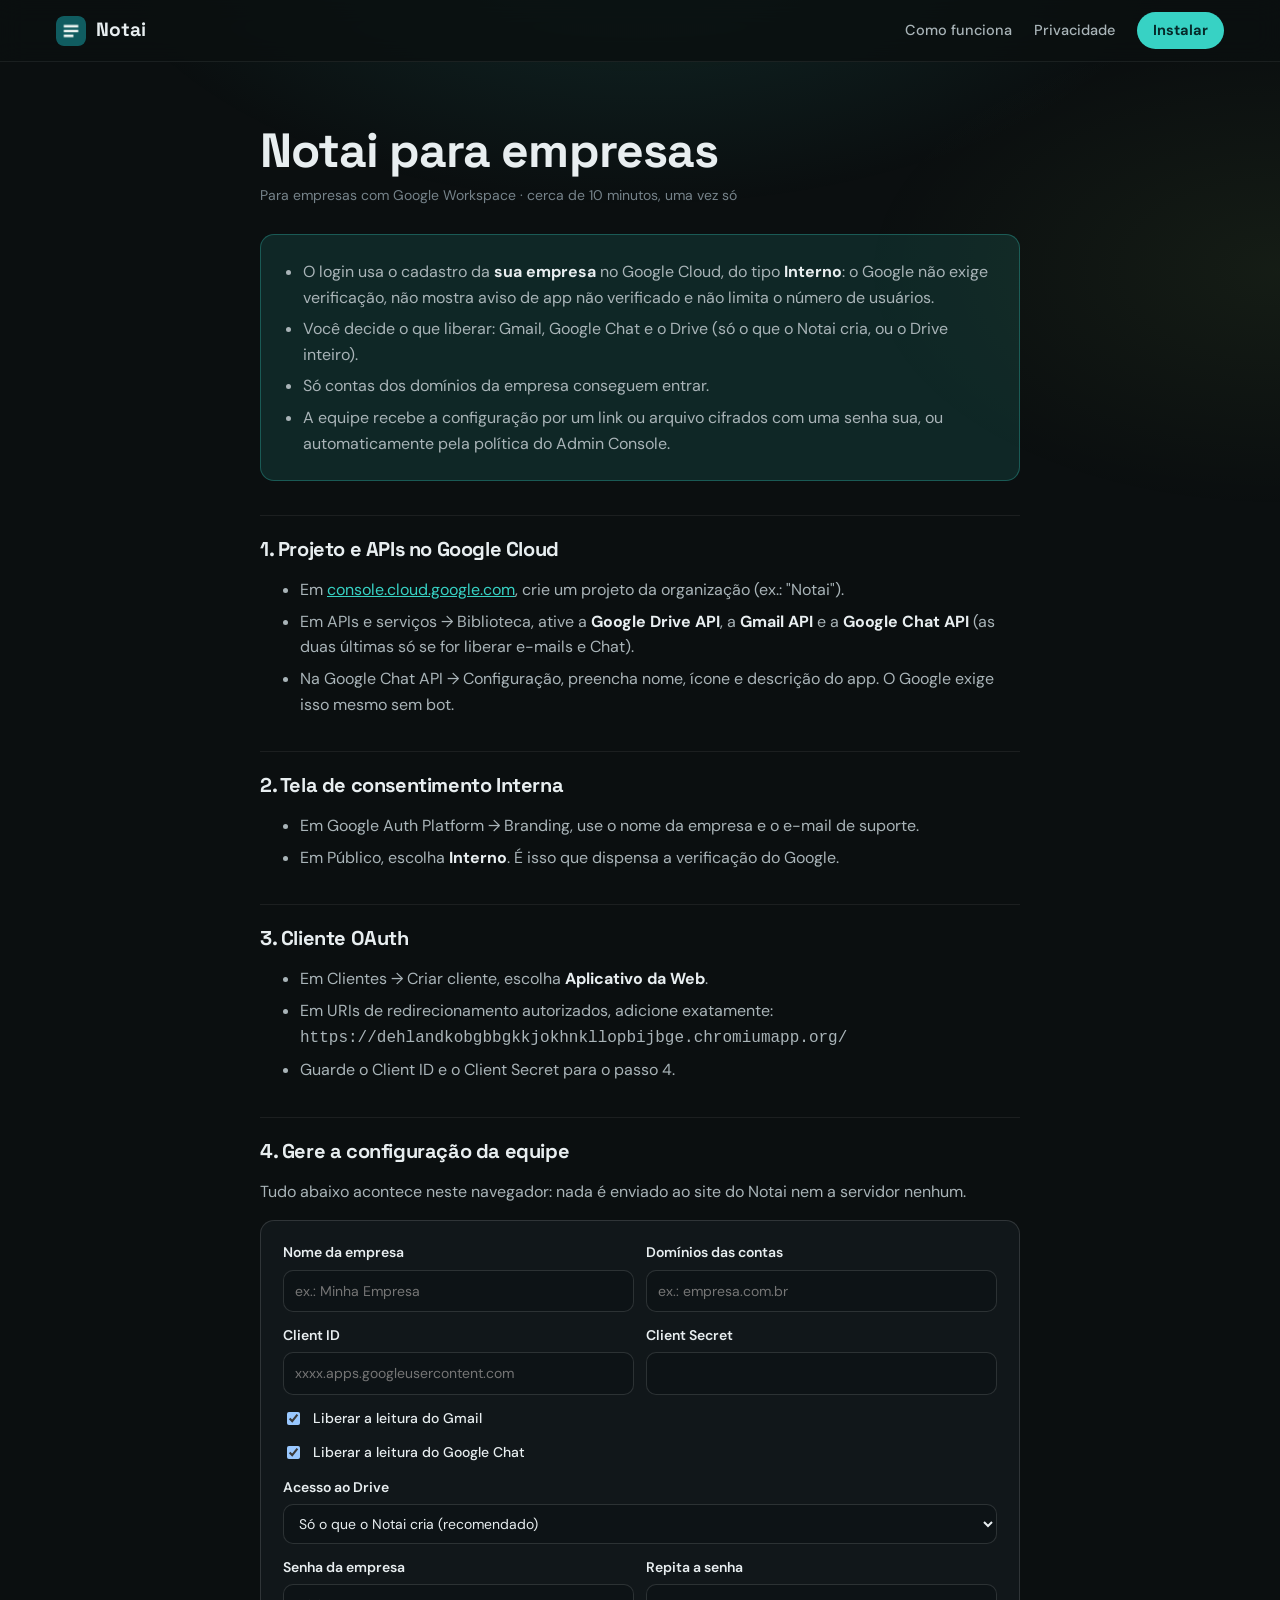
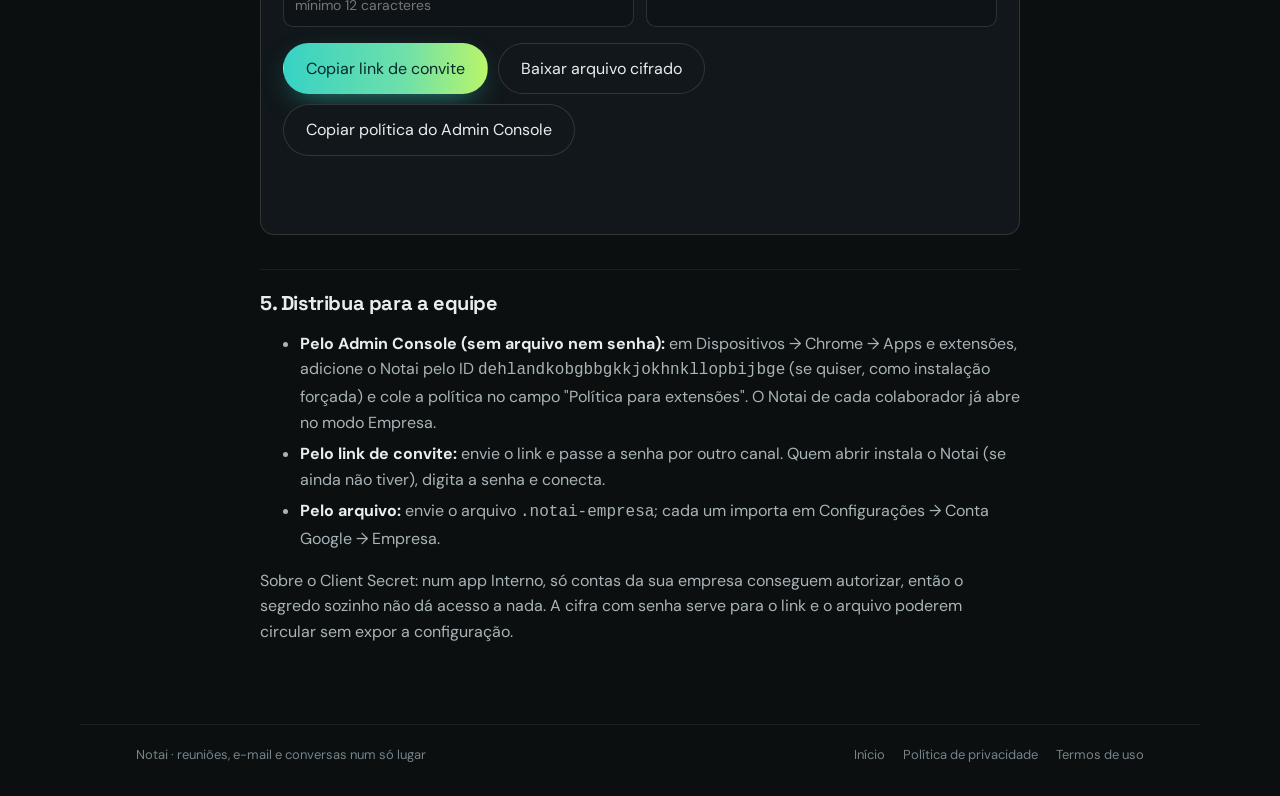
==== empresas/index.html @ 59e57755 "Páginas Entrar (convite da empresa) e Notai para empresas (guia e gerador) Co-Authored-By: Claude Op" ====
<!doctype html>
<html lang="pt-BR">
<head>
  <meta charset="utf-8" />
  <meta name="viewport" content="width=device-width, initial-scale=1" />
  <title>Notai para empresas · Notai</title>
  <meta name="description" content="Configure o Notai para a sua empresa com Google Workspace: login com o cadastro da própria empresa, sem verificação do Google, com Gmail, Google Chat e Drive." />
  <link rel="icon" href="../icon128.png" />
  <link rel="preconnect" href="https://fonts.googleapis.com" />
  <link rel="preconnect" href="https://fonts.gstatic.com" crossorigin />
  <link href="https://fonts.googleapis.com/css2?family=Space+Grotesk:wght@500;600;700&family=DM+Sans:opsz,wght@9..40,400;9..40,500;9..40,600&family=JetBrains+Mono:wght@400;500&display=swap" rel="stylesheet" />
  <link rel="stylesheet" href="../style.css" />
  <style>
    .gen { display: grid; gap: 12px; margin: 16px 0; padding: 20px 22px; border-radius: 14px; background: var(--surface); border: 1px solid var(--line-2); }
    .gen label { display: grid; gap: 6px; font-size: 14px; font-weight: 600; color: var(--text); }
    .gen input, .gen select { font: inherit; font-weight: 400; padding: 9px 11px; border-radius: 10px; border: 1px solid var(--line-2); background: #0d1316; color: var(--text); }
    .gen .row { display: flex; gap: 10px; align-items: center; font-weight: 500; }
    .gen .grid { display: grid; grid-template-columns: 1fr 1fr; gap: 12px; }
    .gen .actions { display: flex; flex-wrap: wrap; gap: 10px; margin-top: 4px; }
    .gen button { font: inherit; cursor: pointer; }
    .gen .out { font-size: 13.5px; color: var(--text-2); min-height: 1.4em; }
    .gen .out.err { color: #ff9b9b; }
    @media (max-width: 700px) { .gen .grid { grid-template-columns: 1fr; } }
  </style>
</head>
<body>
  <div class="glow" aria-hidden="true"></div>
  <header class="top">
    <a class="brand" href="../"><img src="../icon128.png" alt="" width="30" height="30" /><span>Notai</span></a>
    <nav class="nav" aria-label="Principal"><a href="../#como-funciona">Como funciona</a><a href="../politica-de-privacidade/">Privacidade</a><a class="cta" href="../#instalar">Instalar</a></nav>
  </header>
  <main>
    <article class="doc">
      <h1>Notai para empresas</h1>
      <p class="meta">Para empresas com Google Workspace · cerca de 10 minutos, uma vez só</p>
      <div class="summary">
        <ul>
          <li>O login usa o cadastro da <strong>sua empresa</strong> no Google Cloud, do tipo <strong>Interno</strong>: o Google não exige verificação, não mostra aviso de app não verificado e não limita o número de usuários.</li>
          <li>Você decide o que liberar: Gmail, Google Chat e o Drive (só o que o Notai cria, ou o Drive inteiro).</li>
          <li>Só contas dos domínios da empresa conseguem entrar.</li>
          <li>A equipe recebe a configuração por um link ou arquivo cifrados com uma senha sua, ou automaticamente pela política do Admin Console.</li>
        </ul>
      </div>

      <h2>1. Projeto e APIs no Google Cloud</h2>
      <ul>
        <li>Em <a href="https://console.cloud.google.com/projectcreate" target="_blank" rel="noopener">console.cloud.google.com</a>, crie um projeto da organização (ex.: "Notai").</li>
        <li>Em APIs e serviços → Biblioteca, ative a <strong>Google Drive API</strong>, a <strong>Gmail API</strong> e a <strong>Google Chat API</strong> (as duas últimas só se for liberar e-mails e Chat).</li>
        <li>Na Google Chat API → Configuração, preencha nome, ícone e descrição do app. O Google exige isso mesmo sem bot.</li>
      </ul>

      <h2>2. Tela de consentimento Interna</h2>
      <ul>
        <li>Em Google Auth Platform → Branding, use o nome da empresa e o e-mail de suporte.</li>
        <li>Em Público, escolha <strong>Interno</strong>. É isso que dispensa a verificação do Google.</li>
      </ul>

      <h2>3. Cliente OAuth</h2>
      <ul>
        <li>Em Clientes → Criar cliente, escolha <strong>Aplicativo da Web</strong>.</li>
        <li>Em URIs de redirecionamento autorizados, adicione exatamente: <code>https://dehlandkobgbbgkkjokhnkllopbijbge.chromiumapp.org/</code></li>
        <li>Guarde o Client ID e o Client Secret para o passo 4.</li>
      </ul>

      <h2>4. Gere a configuração da equipe</h2>
      <p>Tudo abaixo acontece neste navegador: nada é enviado ao site do Notai nem a servidor nenhum.</p>
      <form class="gen" id="gen" autocomplete="off" onsubmit="return false">
        <div class="grid">
          <label>Nome da empresa<input id="empresa" required placeholder="ex.: Minha Empresa" /></label>
          <label>Domínios das contas<input id="dominios" required placeholder="ex.: empresa.com.br" /></label>
          <label>Client ID<input id="clientId" required spellcheck="false" placeholder="xxxx.apps.googleusercontent.com" /></label>
          <label>Client Secret<input id="clientSecret" type="password" required /></label>
        </div>
        <label class="row"><input id="gmail" type="checkbox" checked /> Liberar a leitura do Gmail</label>
        <label class="row"><input id="chat" type="checkbox" checked /> Liberar a leitura do Google Chat</label>
        <label>Acesso ao Drive
          <select id="drive"><option value="notai">Só o que o Notai cria (recomendado)</option><option value="completo">Drive inteiro (para continuar numa pasta que já existe)</option></select>
        </label>
        <div class="grid">
          <label>Senha da empresa<input id="pass" type="password" autocomplete="new-password" placeholder="mínimo 12 caracteres" /></label>
          <label>Repita a senha<input id="pass2" type="password" autocomplete="new-password" /></label>
        </div>
        <div class="actions">
          <button class="btn btn-primary" type="button" id="link">Copiar link de convite</button>
          <button class="btn btn-ghost" type="button" id="file">Baixar arquivo cifrado</button>
          <button class="btn btn-ghost" type="button" id="policy">Copiar política do Admin Console</button>
        </div>
        <p class="out" id="out" aria-live="polite"></p>
      </form>

      <h2>5. Distribua para a equipe</h2>
      <ul>
        <li><strong>Pelo Admin Console (sem arquivo nem senha):</strong> em Dispositivos → Chrome → Apps e extensões, adicione o Notai pelo ID <code>dehlandkobgbbgkkjokhnkllopbijbge</code> (se quiser, como instalação forçada) e cole a política no campo "Política para extensões". O Notai de cada colaborador já abre no modo Empresa.</li>
        <li><strong>Pelo link de convite:</strong> envie o link e passe a senha por outro canal. Quem abrir instala o Notai (se ainda não tiver), digita a senha e conecta.</li>
        <li><strong>Pelo arquivo:</strong> envie o arquivo <code>.notai-empresa</code>; cada um importa em Configurações → Conta Google → Empresa.</li>
      </ul>
      <p>Sobre o Client Secret: num app Interno, só contas da sua empresa conseguem autorizar, então o segredo sozinho não dá acesso a nada. A cifra com senha serve para o link e o arquivo poderem circular sem expor a configuração.</p>
    </article>
  </main>
  <footer class="site-footer">
    <span>Notai · reuniões, e-mail e conversas num só lugar</span>
    <nav aria-label="Rodapé"><a href="../">Início</a><a href="../politica-de-privacidade/">Política de privacidade</a><a href="../termos-de-uso/">Termos de uso</a></nav>
  </footer>
  <script>
    // Mesma cifra do Notai (src/shared/cryptobox.ts): PBKDF2-SHA256 com 600 mil rodadas e AES-GCM 256.
    const $ = (id) => document.getElementById(id);
    const out = (msg, err) => { $('out').textContent = msg; $('out').className = err ? 'out err' : 'out'; };
    const b64 = (u8) => btoa(String.fromCharCode(...u8));
    const b64url = (s) => btoa(unescape(encodeURIComponent(s))).replace(/\+/g, '-').replace(/\//g, '_').replace(/=+$/, '');
    function config() {
      const dominios = [...new Set($('dominios').value.split(/[\s,;]+/).map((d) => d.trim().toLowerCase().replace(/^@/, '')).filter(Boolean))];
      const c = { format: 'notai-empresa', version: 1, empresa: $('empresa').value.trim(), dominios, clientId: $('clientId').value.trim(), clientSecret: $('clientSecret').value.trim(), recursos: { gmail: $('gmail').checked, chat: $('chat').checked, drive: $('drive').value } };
      if (!c.empresa) throw new Error('Falta o nome da empresa.');
      if (!dominios.length || dominios.some((d) => !/^[a-z0-9-]+(\.[a-z0-9-]+)+$/.test(d))) throw new Error('Confira os domínios (ex.: empresa.com.br).');
      if (!/^[\w-]+\.apps\.googleusercontent\.com$/.test(c.clientId)) throw new Error('O Client ID deve terminar em .apps.googleusercontent.com.');
      if (c.clientSecret.length < 10) throw new Error('Falta o Client Secret.');
      return c;
    }
    async function sealed() {
      const c = config();
      const pass = $('pass').value;
      if (pass.length < 12) throw new Error('Use uma senha com pelo menos 12 caracteres.');
      if (pass !== $('pass2').value) throw new Error('As duas senhas não são iguais.');
      const salt = crypto.getRandomValues(new Uint8Array(16));
      const iv = crypto.getRandomValues(new Uint8Array(12));
      const material = await crypto.subtle.importKey('raw', new TextEncoder().encode(pass.normalize('NFKC')), 'PBKDF2', false, ['deriveKey']);
      const key = await crypto.subtle.deriveKey({ name: 'PBKDF2', hash: 'SHA-256', salt, iterations: 600000 }, material, { name: 'AES-GCM', length: 256 }, false, ['encrypt']);
      const data = new Uint8Array(await crypto.subtle.encrypt({ name: 'AES-GCM', iv }, key, new TextEncoder().encode(JSON.stringify(c))));
      const box = { v: 1, kdf: 'PBKDF2-SHA256', iter: 600000, salt: b64(salt), iv: b64(iv), data: b64(data) };
      return { c, file: JSON.stringify({ format: 'notai-empresa-cifrada', version: 1, empresa: c.empresa, box }, null, 2) };
    }
    const run = (fn) => async () => { try { await fn(); } catch (e) { out(e.message || String(e), true); } };
    $('link').addEventListener('click', run(async () => {
      const { file } = await sealed();
      await navigator.clipboard.writeText(`https://www.notai.ia.br/entrar/#c=${b64url(file)}`);
      out('Link copiado. Ele só abre com a senha da empresa: passe a senha por outro canal.');
    }));
    $('file').addEventListener('click', run(async () => {
      const { c, file } = await sealed();
      const a = document.createElement('a');
      a.href = URL.createObjectURL(new Blob([file], { type: 'application/json' }));
      a.download = `Notai - ${c.empresa}.notai-empresa`;
      a.click();
      out('Arquivo cifrado baixado.');
    }));
    $('policy').addEventListener('click', run(async () => {
      const c = config();
      const v = (x) => ({ Value: x });
      await navigator.clipboard.writeText(JSON.stringify({ empresa: v(c.empresa), dominios: v(c.dominios), clientId: v(c.clientId), clientSecret: v(c.clientSecret), gmail: v(c.recursos.gmail), chat: v(c.recursos.chat), drive: v(c.recursos.drive) }));
      out('Política copiada. Cole no Admin Console, no campo "Política para extensões" do Notai.');
    }));
  </script>
</body>
</html>
---- style.css ----
/* notai.ia.br: mesma identidade das Configurações do Notai (fundo escuro, verde-água, Space Grotesk + DM Sans).
   Home chamativa; política e termos como páginas de leitura. */

:root {
  color-scheme: dark;
  --bg: #0b0f10;
  --surface: #11171a;
  --surface-2: #161e22;
  --text: #e8eef0;
  --text-2: #a9b4b8;
  --muted: #76838a;
  --line: rgba(255, 255, 255, .07);
  --line-2: rgba(255, 255, 255, .13);
  --brand: #37d2c4;
  --brand-2: #b8f56a;
  --brand-soft: rgba(55, 210, 196, .12);
  --brand-ink: #062a2a;
  --warn: #ffc864;
  --font-display: "Space Grotesk", "Segoe UI", system-ui, sans-serif;
  --font-body: "DM Sans", "Segoe UI", system-ui, sans-serif;
  --font-mono: "JetBrains Mono", ui-monospace, Consolas, monospace;
  --ease: cubic-bezier(.2, .7, .2, 1);
  --radius: 16px;
}

* { box-sizing: border-box; }
html { scroll-behavior: smooth; }
body { margin: 0; background: var(--bg); color: var(--text); font-family: var(--font-body); font-size: 16px; line-height: 1.6; overflow-x: hidden; }
a { color: var(--brand); }
h1, h2, h3 { font-family: var(--font-display); margin: 0; letter-spacing: -.02em; }
h1 { font-size: clamp(2.5rem, 6.4vw, 4.6rem); line-height: 1.03; font-weight: 700; }
h2 { font-size: clamp(1.6rem, 3.2vw, 2.3rem); line-height: 1.15; font-weight: 700; }
h3 { font-size: 1.12rem; line-height: 1.3; font-weight: 600; }
:focus-visible { outline: 2px solid var(--brand); outline-offset: 3px; }

/* fundo: brilho suave no alto, sem animação pesada */
.glow { position: fixed; inset: 0; z-index: -1; pointer-events: none; background:
  radial-gradient(900px 480px at 50% -10%, rgba(55, 210, 196, .14), transparent 62%),
  radial-gradient(700px 400px at 100% 30%, rgba(184, 245, 106, .06), transparent 60%); }

/* ───────── cabeçalho ───────── */
.top { position: sticky; top: 0; z-index: 5; display: flex; align-items: center; justify-content: space-between; gap: 16px; padding: 12px clamp(16px, 5vw, 56px); background: rgba(11, 15, 16, .8); backdrop-filter: blur(12px); border-bottom: 1px solid var(--line); }
.brand { display: flex; align-items: center; gap: 10px; text-decoration: none; color: var(--text); font-family: var(--font-display); font-size: 1.2rem; font-weight: 700; }
.brand img { width: 30px; height: 30px; border-radius: 8px; }
.nav { display: flex; align-items: center; gap: 22px; }
.nav a { text-decoration: none; color: var(--text-2); font-weight: 500; font-size: 14.5px; }
.nav a:hover { color: var(--text); }
.nav .cta { padding: 7px 16px; border-radius: 999px; background: var(--brand); color: var(--brand-ink); font-weight: 700; }
.nav .cta:hover { color: var(--brand-ink); box-shadow: 0 8px 22px -10px rgba(55, 210, 196, .9); }

main { max-width: 1120px; margin: 0 auto; padding: 0 clamp(16px, 5vw, 56px) 40px; }
section { margin: 0 0 clamp(64px, 10vw, 120px); }
.eyebrow { display: inline-block; margin-bottom: 12px; font-size: 12px; font-weight: 600; letter-spacing: .12em; text-transform: uppercase; color: var(--brand); }
.section-head { max-width: 660px; margin-bottom: 28px; }
.section-head p { color: var(--text-2); margin: 10px 0 0; }
.card { background: var(--surface); border: 1px solid var(--line); border-radius: var(--radius); }

/* ───────── botões ───────── */
.btn { display: inline-flex; align-items: center; gap: 8px; padding: 12px 22px; border-radius: 999px; font-family: var(--font-display); font-weight: 600; text-decoration: none; border: 1px solid transparent; transition: transform .2s var(--ease), box-shadow .2s, border-color .2s; }
.btn-primary { background: linear-gradient(90deg, var(--brand), #6fe0a9 60%, var(--brand-2)); color: var(--brand-ink); box-shadow: 0 10px 30px -12px rgba(55, 210, 196, .7); }
.btn-primary:hover { transform: translateY(-2px); box-shadow: 0 18px 40px -14px rgba(55, 210, 196, .9); }
.btn-ghost { color: var(--text); border-color: var(--line-2); background: var(--surface); }
.btn-ghost:hover { border-color: var(--brand); }
.btn .arrow { transition: transform .2s var(--ease); }
.btn:hover .arrow { transform: translateX(4px); }

/* ───────── destaque ───────── */
.hero { display: grid; grid-template-columns: 1.05fr .95fr; gap: clamp(28px, 5vw, 64px); align-items: center; padding-top: clamp(48px, 9vw, 104px); }
.pill { display: inline-flex; align-items: center; gap: 8px; padding: 6px 12px; border-radius: 999px; background: var(--surface); border: 1px solid var(--line-2); font-size: 12.5px; font-weight: 600; color: var(--text-2); margin-bottom: 22px; }
.pill-dot { width: 7px; height: 7px; border-radius: 50%; background: var(--brand-2); box-shadow: 0 0 0 4px rgba(184, 245, 106, .18); }
.grad { background: linear-gradient(90deg, var(--brand), var(--brand-2)); -webkit-background-clip: text; background-clip: text; color: transparent; }
.lede { font-size: 1.12rem; color: var(--text-2); max-width: 560px; margin: 22px 0 28px; }
.cta-row { display: flex; gap: 12px; flex-wrap: wrap; }
.note { margin: 14px 0 0; font-size: 13.5px; color: var(--muted); }
.note strong { color: var(--warn); font-weight: 600; }
.proof { list-style: none; display: grid; grid-template-columns: repeat(4, auto); gap: 18px 28px; padding: 22px 0 0; margin: 30px 0 0; border-top: 1px solid var(--line); }
.proof li { display: flex; flex-direction: column; }
.proof strong { font-family: var(--font-display); font-size: 1.9rem; line-height: 1; }
.proof span { font-size: 12.5px; color: var(--muted); margin-top: 6px; }

.sample { margin: 0; background: linear-gradient(180deg, rgba(255, 255, 255, .05), rgba(255, 255, 255, .02)); border: 1px solid var(--line-2); border-radius: var(--radius); box-shadow: 0 40px 80px -40px rgba(0, 0, 0, .8), 0 0 80px -30px rgba(55, 210, 196, .35); overflow: hidden; transform: perspective(1200px) rotateY(-6deg) rotateX(2deg); transition: transform .5s var(--ease); }
.sample:hover { transform: none; }
.sample figcaption { display: flex; align-items: center; gap: 10px; padding: 10px 14px; border-bottom: 1px solid var(--line); font-size: 12.5px; color: var(--muted); background: rgba(0, 0, 0, .25); }
.win { display: inline-flex; gap: 5px; }
.win i { width: 9px; height: 9px; border-radius: 50%; background: var(--line-2); }
.sample-name { font-weight: 600; color: var(--text-2); overflow: hidden; text-overflow: ellipsis; white-space: nowrap; }
.sample-tag { margin-left: auto; display: inline-flex; align-items: center; gap: 6px; padding: 3px 9px; border-radius: 999px; background: rgba(94, 230, 164, .12); color: #5ee6a4; font-weight: 600; white-space: nowrap; }
.live-dot { width: 6px; height: 6px; border-radius: 50%; background: #5ee6a4; animation: pulse 1.6s ease-in-out infinite; }
@keyframes pulse { 50% { opacity: .35; } }
.sample-body { padding: 14px 16px 16px; font-family: var(--font-mono); font-size: 12.5px; line-height: 1.5; }
.line { display: grid; grid-template-columns: 62px 1fr; column-gap: 10px; padding: 7px 0; border-bottom: 1px dashed var(--line); }
.line:last-child { border-bottom: 0; }
.line .t { color: var(--muted); }
.line .who { color: var(--brand); font-weight: 500; grid-column: 2; }
.line .txt { grid-column: 2; color: var(--text-2); }
.line.ev { grid-template-columns: 1fr; color: var(--brand-2); text-align: center; font-size: 11.5px; }

/* ───────── como funciona e recursos ───────── */
.steps { list-style: none; margin: 0; padding: 0; display: grid; grid-template-columns: repeat(3, 1fr); gap: 16px; }
.steps li { padding: 24px 22px; }
.step-n { display: inline-block; font-family: var(--font-display); font-size: 13px; font-weight: 700; letter-spacing: .1em; color: var(--brand-ink); background: linear-gradient(90deg, var(--brand), var(--brand-2)); padding: 4px 10px; border-radius: 999px; margin-bottom: 16px; }
.steps h3, .bento h3 { margin-bottom: 8px; }
.steps p, .bento p { margin: 0; color: var(--text-2); }
.bento { display: grid; grid-template-columns: repeat(3, 1fr); gap: 16px; }
.bento article { padding: 22px 24px; }
.bento .span-2 { grid-column: span 2; }
.bento .accent { background: linear-gradient(135deg, rgba(55, 210, 196, .12), rgba(184, 245, 106, .05)); }
.icon { display: grid; place-items: center; width: 40px; height: 40px; border-radius: 12px; background: var(--surface-2); border: 1px solid var(--line-2); font-size: 18px; margin-bottom: 14px; }

/* ───────── instalar ───────── */
.install { display: grid; grid-template-columns: 1.1fr .9fr; gap: 24px; padding: clamp(28px, 5vw, 48px); border-radius: 24px; border: 1px solid var(--line-2); background: radial-gradient(700px 300px at 0% 0%, rgba(55, 210, 196, .18), transparent 60%), var(--surface); }
.install ol { margin: 14px 0 0; padding-left: 20px; color: var(--text-2); }
.install li { margin: 0 0 8px; }
.install li strong { color: var(--text); }
.ipnet { align-self: start; padding: 18px 20px; border-radius: 14px; border: 1px solid rgba(255, 200, 100, .35); background: rgba(255, 200, 100, .07); font-size: 14.5px; color: var(--text-2); }
.ipnet h3 { color: var(--warn); margin-bottom: 8px; font-size: 1rem; }
.ipnet p { margin: 0 0 8px; }

/* ───────── perguntas ───────── */
.faq-list { display: grid; gap: 10px; }
.faq details { padding: 14px 20px; }
.faq summary { font-family: var(--font-display); font-size: 1.02rem; font-weight: 600; list-style: none; display: flex; justify-content: space-between; align-items: center; gap: 16px; cursor: pointer; }
.faq summary::-webkit-details-marker { display: none; }
.faq summary::after { content: "+"; color: var(--brand); font-size: 1.4rem; line-height: 1; transition: transform .25s var(--ease); }
.faq details[open] summary::after { transform: rotate(45deg); }
.faq p { margin: 10px 0 2px; color: var(--text-2); max-width: 760px; }

/* ───────── páginas de leitura (política, termos) ───────── */
.doc { max-width: 760px; margin: 0 auto; padding: clamp(36px, 6vw, 64px) 0 24px; }
.doc h1 { font-size: clamp(2rem, 4.6vw, 3rem); margin-bottom: 8px; }
.doc .meta { color: var(--muted); font-size: 14px; margin: 0 0 28px; }
.doc h2 { font-size: 1.25rem; margin: 34px 0 10px; padding-top: 22px; border-top: 1px solid var(--line); }
.doc p, .doc li { color: var(--text-2); }
.doc li { margin: 6px 0; }
.doc strong { color: var(--text); }
.doc .summary { padding: 18px 22px; border-radius: 14px; background: var(--brand-soft); border: 1px solid rgba(55, 210, 196, .3); }
.doc .summary ul { margin: 0; padding-left: 20px; }

/* ───────── rodapé ───────── */
.site-footer { display: flex; justify-content: space-between; align-items: center; gap: 12px; flex-wrap: wrap; max-width: 1120px; margin: 0 auto; padding: 20px clamp(16px, 5vw, 56px) 36px; border-top: 1px solid var(--line); font-size: 13px; color: var(--muted); }
.site-footer nav { display: flex; gap: 18px; flex-wrap: wrap; }
.site-footer a { color: var(--muted); text-decoration: none; }
.site-footer a:hover { color: var(--brand); }

/* ───────── responsivo e acessibilidade ───────── */
@media (max-width: 900px) {
  .hero, .install { grid-template-columns: 1fr; }
  .sample { transform: none; }
  .steps, .bento { grid-template-columns: 1fr; }
  .bento .span-2 { grid-column: auto; }
  .proof { grid-template-columns: 1fr 1fr; }
  .nav a:not(.cta) { display: none; }
}
@media (prefers-reduced-motion: reduce) {
  *, *::before, *::after { animation-duration: .01ms !important; animation-iteration-count: 1 !important; transition-duration: .01ms !important; }
  .sample { transform: none; }
}
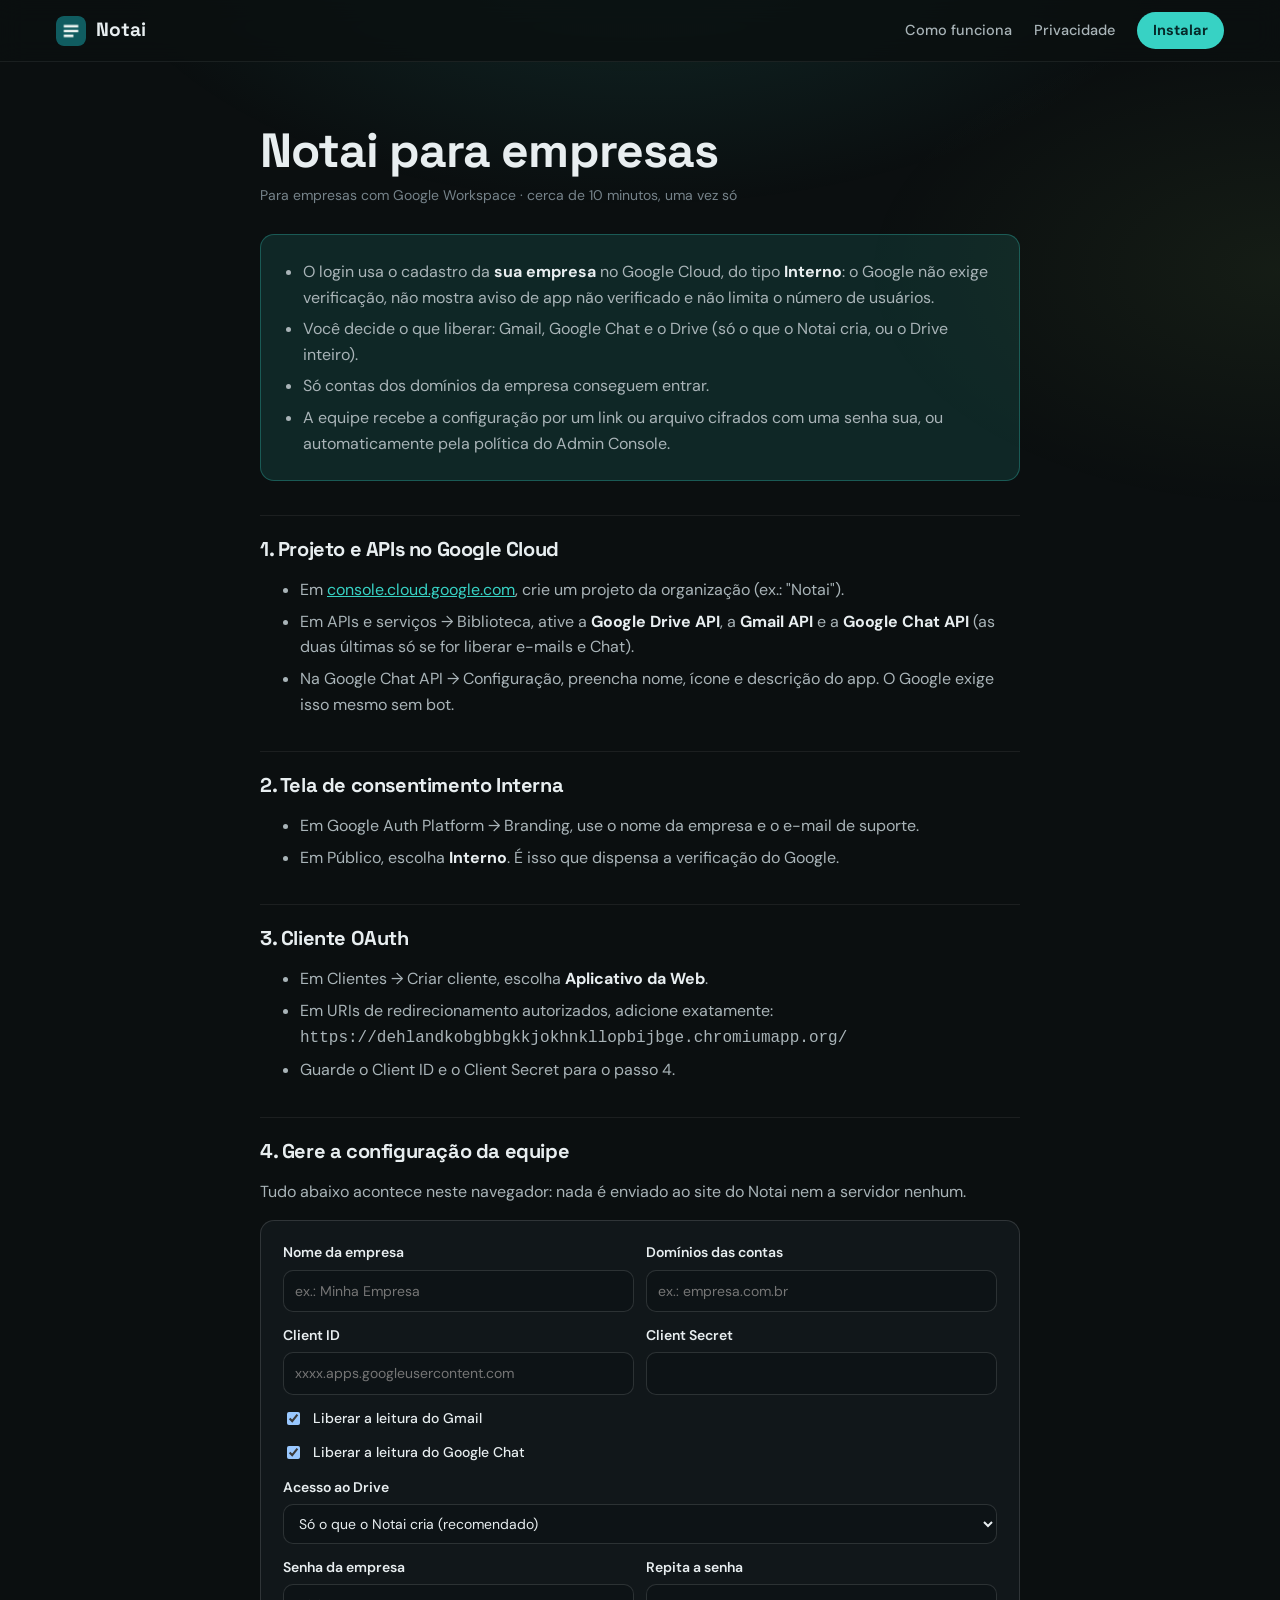
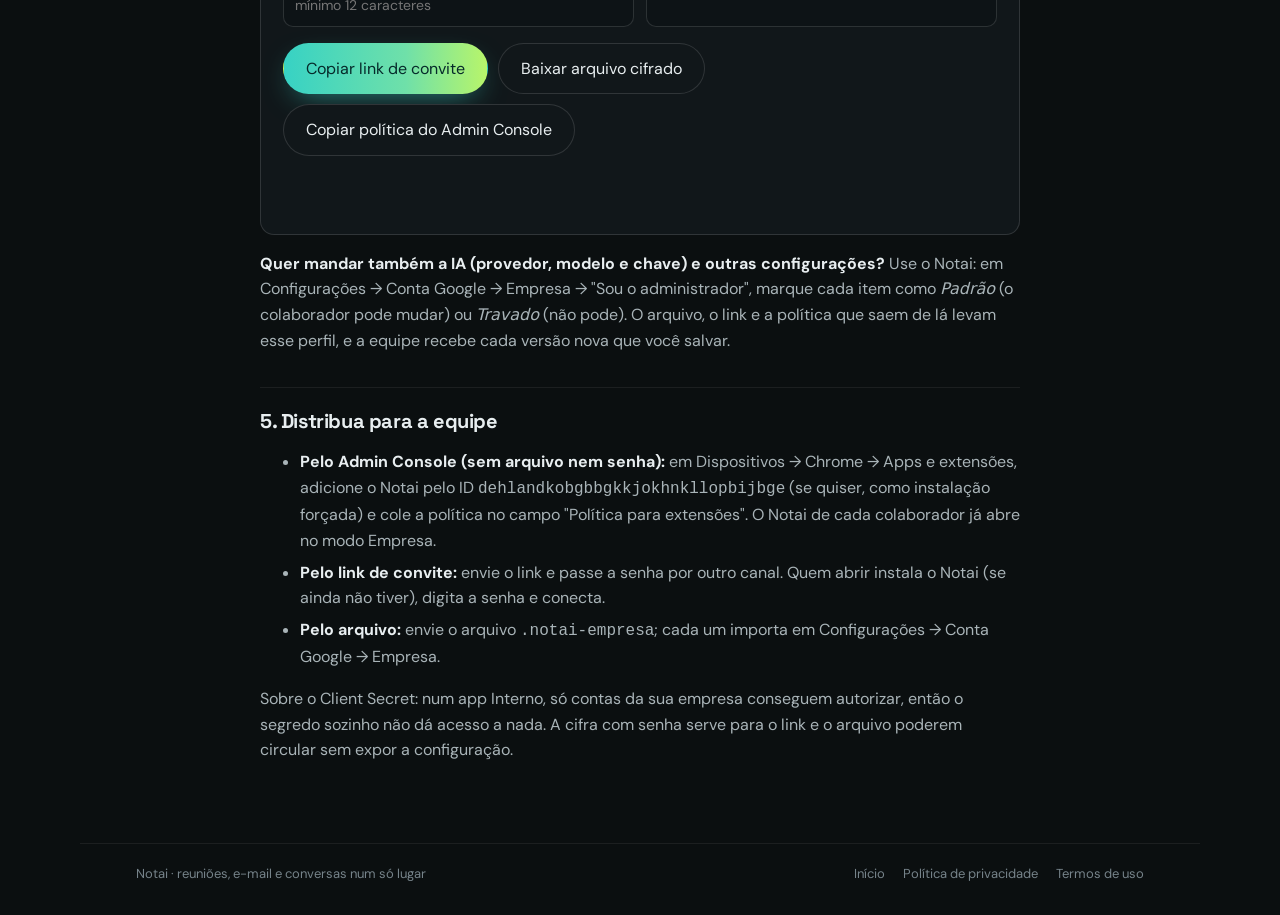
==== commit 360621c2: "Empresas: perfil da empresa pelo Notai do administrador Co-Authored-By: Claude Opus 5.5 <noreply@ant" ====
--- a/empresas/index.html
+++ b/empresas/index.html
@@ -88,6 +88,8 @@
         <p class="out" id="out" aria-live="polite"></p>
       </form>
 
+      <p><strong>Quer mandar também a IA (provedor, modelo e chave) e outras configurações?</strong> Use o Notai: em Configurações → Conta Google → Empresa → "Sou o administrador", marque cada item como <em>Padrão</em> (o colaborador pode mudar) ou <em>Travado</em> (não pode). O arquivo, o link e a política que saem de lá levam esse perfil, e a equipe recebe cada versão nova que você salvar.</p>
+
       <h2>5. Distribua para a equipe</h2>
       <ul>
         <li><strong>Pelo Admin Console (sem arquivo nem senha):</strong> em Dispositivos → Chrome → Apps e extensões, adicione o Notai pelo ID <code>dehlandkobgbbgkkjokhnkllopbijbge</code> (se quiser, como instalação forçada) e cole a política no campo "Política para extensões". O Notai de cada colaborador já abre no modo Empresa.</li>
